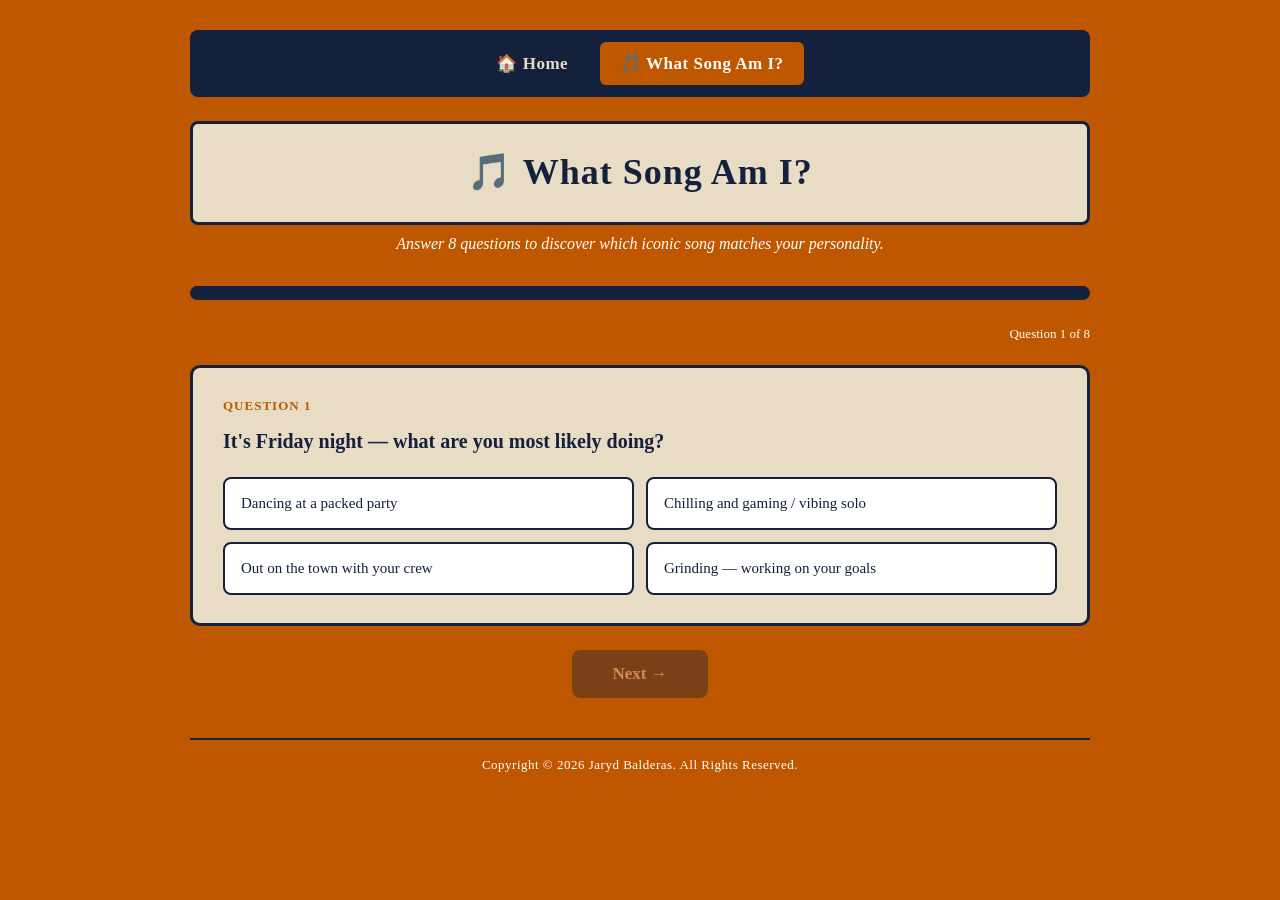
==== quiz.html @ a2c522a1 "Add files via upload" ====
<!DOCTYPE html>
<html>
<head>
  <title>What Song Am I? | Jaryd Balderas</title>
  <link rel="stylesheet" href="style.css">
</head>
<body>

  <!-- ===== NAV BAR ===== -->
  <nav class="site-nav">
    <a href="index.html" class="nav-link">🏠 Home</a>
    <a href="quiz.html" class="nav-link active">🎵 What Song Am I?</a>
  </nav>

  <h1 class="quiz-title">🎵 What Song Am I?</h1>
  <p class="quiz-subtitle">Answer 8 questions to discover which iconic song matches your personality.</p>

  <!-- Progress -->
  <div class="progress-wrap">
    <div class="progress-fill" id="progressFill"></div>
  </div>
  <p class="progress-label" id="progressLabel">Question 1 of 8</p>

  <!-- Question card (shown during quiz) -->
  <div class="question-card" id="questionCard">
    <div class="question-number" id="questionNumber">Question 1</div>
    <div class="question-text" id="questionText"></div>
    <div class="answers-grid" id="answersGrid"></div>
  </div>

  <button class="next-btn" id="nextBtn" disabled>Next →</button>

  <!-- Result card (hidden until quiz ends) -->
  <div class="result-card" id="resultCard">
    <div class="result-emoji" id="resultEmoji"></div>
    <div class="result-label">Your Song Is...</div>
    <div class="result-song" id="resultSong"></div>
    <div class="result-artist" id="resultArtist"></div>
    <div class="result-description" id="resultDescription"></div>
    <button class="retake-btn" onclick="startQuiz()">🔁 Retake Quiz</button>
  </div>

  <footer class="page-footer">
    Copyright &copy; 2026 Jaryd Balderas. All Rights Reserved.
  </footer>

  <script>
    /* ============================================================
       QUIZ DATA
       Each question has 4 answers; each answer adds points to one
       of 8 "song" buckets identified by key.

       Song keys:
         MJ   = Beat It (Michael Jackson)
         DRK  = God's Plan (Drake)
         BLY  = Blinding Lights (The Weeknd)
         JLN  = Before He Cheats (Carrie Underwood)
         BCH  = Bohemian Rhapsody (Queen)
         MRG  = Old Town Road (Lil Nas X)
         TYL  = Lose Yourself (Eminem)
         SWF  = Shake It Off (Taylor Swift)
    ============================================================ */

    const questions = [
      {
        text: "It's Friday night — what are you most likely doing?",
        answers: [
          { text: "Dancing at a packed party",        scores: { MJ: 3, SWF: 2 } },
          { text: "Chilling and gaming / vibing solo", scores: { DRK: 3, BLY: 2 } },
          { text: "Out on the town with your crew",    scores: { BCH: 2, MRG: 3 } },
          { text: "Grinding — working on your goals",  scores: { TYL: 3, JLN: 1 } },
        ]
      },
      {
        text: "What word best describes your vibe?",
        answers: [
          { text: "Unstoppable",   scores: { MJ: 3, TYL: 2 } },
          { text: "Mysterious",    scores: { BLY: 3, DRK: 2 } },
          { text: "Chill & real",  scores: { MRG: 3, DRK: 1 } },
          { text: "Free-spirited", scores: { BCH: 3, SWF: 2 } },
        ]
      },
      {
        text: "Someone disrespects you. How do you handle it?",
        answers: [
          { text: "Ignore it — you're too focused on winning", scores: { TYL: 3, DRK: 2 } },
          { text: "Clap back with style and confidence",       scores: { MJ: 3, SWF: 2 } },
          { text: "Take matters into your own hands 🔑",        scores: { JLN: 3, BCH: 1 } },
          { text: "Laugh it off — drama ain't your thing",     scores: { MRG: 3, BLY: 1 } },
        ]
      },
      {
        text: "Pick your ideal road trip soundtrack:",
        answers: [
          { text: "80s classic rock bangers",           scores: { BCH: 3, MJ: 2 } },
          { text: "Country hits with the windows down", scores: { JLN: 3, MRG: 2 } },
          { text: "Drake, The Weeknd, late-night R&B",  scores: { DRK: 2, BLY: 3 } },
          { text: "High-energy rap & hip-hop",          scores: { TYL: 3, MRG: 1 } },
        ]
      },
      {
        text: "What's your relationship with success?",
        answers: [
          { text: "I hustle for it every single day",      scores: { TYL: 3, MJ: 1 } },
          { text: "It finds me — I just stay authentic",   scores: { MRG: 3, DRK: 2 } },
          { text: "I celebrate every win, big or small",   scores: { SWF: 3, BCH: 2 } },
          { text: "I refuse to let anyone dim my light",   scores: { BLY: 3, JLN: 2 } },
        ]
      },
      {
        text: "Your friends would describe you as:",
        answers: [
          { text: "The life of the party",      scores: { MJ: 3, SWF: 2 } },
          { text: "The deep, thoughtful one",   scores: { BLY: 3, BCH: 2 } },
          { text: "The loyal, real one",         scores: { DRK: 3, JLN: 2 } },
          { text: "The wild card — unpredictable!", scores: { MRG: 3, TYL: 1 } },
        ]
      },
      {
        text: "Pick a late-night activity:",
        answers: [
          { text: "Studio session / making art",      scores: { MJ: 2, TYL: 3 } },
          { text: "Deep convos under the stars",      scores: { BLY: 3, DRK: 2 } },
          { text: "Bonfire with country music",       scores: { JLN: 3, MRG: 2 } },
          { text: "Karaoke — belting your heart out", scores: { BCH: 3, SWF: 2 } },
        ]
      },
      {
        text: "What motivates you most in life?",
        answers: [
          { text: "Proving the doubters wrong",        scores: { TYL: 3, MJ: 2 } },
          { text: "Love, loyalty, and real connections", scores: { DRK: 3, JLN: 2 } },
          { text: "Freedom and living on your terms",  scores: { MRG: 3, BCH: 2 } },
          { text: "Joy — living your best life fully", scores: { SWF: 3, BLY: 1 } },
        ]
      },
    ];

    /* ============================================================
       RESULTS
    ============================================================ */
    const results = {
      MJ: {
        emoji: "🕺",
        song: "Beat It",
        artist: "Michael Jackson",
        description: "You are pure energy and confidence. You walk into any room and own it without even trying. Like the King of Pop himself, you bring people together and turn any moment into a performance. You're a natural-born leader who refuses to back down from a challenge."
      },
      DRK: {
        emoji: "🦅",
        song: "God's Plan",
        artist: "Drake",
        description: "Loyalty is your currency. You're the person who shows up for the people you love without being asked, and you move through life with quiet confidence. You know your blessings and you don't take them for granted. Real ones gravitate toward you naturally."
      },
      BLY: {
        emoji: "🌙",
        song: "Blinding Lights",
        artist: "The Weeknd",
        description: "You're mysterious, magnetic, and deeply emotional beneath a cool exterior. You feel everything intensely but keep your cards close. You live for those late-night drives and meaningful conversations. People are drawn to your depth without always knowing why."
      },
      JLN: {
        emoji: "🤠",
        song: "Before He Cheats",
        artist: "Carrie Underwood",
        description: "You don't mess around. You've got a huge heart but cross you and you'll remind everyone exactly who they're dealing with. You're fiercely loyal, unapologetically authentic, and you know your worth — country roads or city streets, you carry yourself with conviction."
      },
      BCH: {
        emoji: "🎸",
        song: "Bohemian Rhapsody",
        artist: "Queen",
        description: "You are one of a kind — dramatic, creative, and impossible to put in a box. You've got layers: funny, deep, theatrical, genuine. You live life as if it were a performance, and honestly? We're all just lucky to be in the audience. Long live the queen (or king)."
      },
      MRG: {
        emoji: "🏇",
        song: "Old Town Road",
        artist: "Lil Nas X",
        description: "You blend worlds that nobody else thought to mix and make it look effortless. You're creative, genre-defying, and completely yourself no matter who's watching. You ride till you can't no more — and somehow that becomes the most iconic move in the room."
      },
      TYL: {
        emoji: "🔥",
        song: "Lose Yourself",
        artist: "Eminem",
        description: "This is your moment and you know it. You've worked too hard and sacrificed too much to let it slip away. You're relentless, focused, and driven by a fire that most people can't even see. When the opportunity comes, you seize it with everything you've got."
      },
      SWF: {
        emoji: "✨",
        song: "Shake It Off",
        artist: "Taylor Swift",
        description: "Nothing gets you down for long. You've faced the haters, the drama, and the setbacks — and every time you come back dancing. You've got an infectious energy that lifts everyone around you, and you've learned that the best revenge is unbothered joy."
      },
    };

    /* ============================================================
       QUIZ ENGINE
    ============================================================ */
    let currentQ = 0;
    let selectedAnswer = null;
    let scores = {};

    function startQuiz() {
      currentQ = 0;
      selectedAnswer = null;
      scores = { MJ: 0, DRK: 0, BLY: 0, JLN: 0, BCH: 0, MRG: 0, TYL: 0, SWF: 0 };

      document.getElementById("resultCard").style.display = "none";
      document.getElementById("questionCard").style.display = "block";
      document.getElementById("nextBtn").style.display = "block";
      document.getElementById("progressWrap") && (document.getElementById("progressWrap").style.display = "block");

      renderQuestion();
    }

    function renderQuestion() {
      const q = questions[currentQ];
      selectedAnswer = null;

      document.getElementById("questionNumber").textContent = "Question " + (currentQ + 1);
      document.getElementById("questionText").textContent = q.text;
      document.getElementById("nextBtn").disabled = true;

      // Progress bar
      const pct = (currentQ / questions.length) * 100;
      document.getElementById("progressFill").style.width = pct + "%";
      document.getElementById("progressLabel").textContent =
        "Question " + (currentQ + 1) + " of " + questions.length;

      // Render answers
      const grid = document.getElementById("answersGrid");
      grid.innerHTML = "";
      q.answers.forEach((ans, idx) => {
        const btn = document.createElement("button");
        btn.className = "answer-btn";
        btn.textContent = ans.text;
        btn.onclick = () => selectAnswer(idx);
        grid.appendChild(btn);
      });

      // Animate card
      const card = document.getElementById("questionCard");
      card.style.animation = "none";
      card.offsetHeight; // reflow
      card.style.animation = "fadeIn 0.35s ease";
    }

    function selectAnswer(idx) {
      selectedAnswer = idx;
      document.querySelectorAll(".answer-btn").forEach((btn, i) => {
        btn.classList.toggle("selected", i === idx);
      });
      document.getElementById("nextBtn").disabled = false;
    }

    function nextQuestion() {
      if (selectedAnswer === null) return;

      // Tally scores
      const answerScores = questions[currentQ].answers[selectedAnswer].scores;
      for (const [key, val] of Object.entries(answerScores)) {
        scores[key] = (scores[key] || 0) + val;
      }

      currentQ++;

      if (currentQ >= questions.length) {
        showResult();
      } else {
        renderQuestion();
      }
    }

    function showResult() {
      // Find highest score
      let topKey = Object.keys(scores).reduce((a, b) => scores[a] >= scores[b] ? a : b);
      const res = results[topKey];

      document.getElementById("questionCard").style.display = "none";
      document.getElementById("nextBtn").style.display = "none";
      document.getElementById("progressFill").style.width = "100%";
      document.getElementById("progressLabel").textContent = "Complete!";

      document.getElementById("resultEmoji").textContent = res.emoji;
      document.getElementById("resultSong").textContent = res.song;
      document.getElementById("resultArtist").textContent = "— " + res.artist;
      document.getElementById("resultDescription").textContent = res.description;

      document.getElementById("resultCard").style.display = "block";
    }

    // Wire up next button
    document.getElementById("nextBtn").onclick = nextQuestion;

    // Kick off
    startQuiz();
  </script>

</body>
</html>
---- style.css ----
/* ============================================================
   Jaryd Balderas' Webpage - style.css
   ============================================================
   Color palette (UT Austin inspired):
   - Burnt orange: #BF5700
   - Navy:         #14213D
   - Khaki:        #E8DCC4
   - White:        #FFFFFF
   ============================================================ */

/* ---- Page basics ---- */
body {
  background-color: #BF5700;
  color: #14213D;
  font-family: Georgia, "Times New Roman", serif;
  max-width: 900px;
  margin: 0 auto;
  padding: 30px 20px;
  line-height: 1.6;
}

/* ---- Navigation Bar ---- */
.site-nav {
  display: flex;
  gap: 12px;
  justify-content: center;
  background-color: #14213D;
  padding: 12px 20px;
  border-radius: 8px;
  margin-bottom: 24px;
}

.nav-link {
  color: #E8DCC4;
  text-decoration: none;
  font-family: Georgia, "Times New Roman", serif;
  font-size: 17px;
  font-weight: bold;
  padding: 8px 20px;
  border-radius: 6px;
  transition: background-color 0.2s, color 0.2s;
  letter-spacing: 0.5px;
}

.nav-link:hover {
  background-color: #BF5700;
  color: #FFFFFF;
}

.nav-link.active {
  background-color: #BF5700;
  color: #FFFFFF;
}

/* ---- Page title ---- */
.page-title {
  text-align: center;
  color: #14213D;
  background-color: #E8DCC4;
  font-size: 42px;
  font-weight: bold;
  padding: 20px;
  border: 3px solid #14213D;
  border-radius: 8px;
  letter-spacing: 1px;
}

/* ---- Photo row ---- */
.photo-row {
  display: flex;
  justify-content: center;
  align-items: stretch;
  gap: 8px;
  margin: 20px 0 10px 0;
}

.row-photo {
  width: 33%;
  height: 280px;
  object-fit: cover;
  border: 4px solid #14213D;
  border-radius: 6px;
  background-color: #FFFFFF;
}

/* ---- Section headings ---- */
h3 {
  color: #FFFFFF;
  font-size: 26px;
  border-bottom: 2px solid #14213D;
  padding-bottom: 6px;
  margin-top: 30px;
}

/* ---- About Me paragraph ---- */
.about-me {
  background-color: #E8DCC4;
  color: #14213D;
  padding: 20px 25px;
  border-radius: 8px;
  border-left: 6px solid #14213D;
  font-size: 17px;
}

/* ---- Captions under photos ---- */
.caption {
  text-align: center;
  color: #FFFFFF;
  font-size: 14px;
  margin-top: 0;
  padding: 0 20px;
}

/* ---- Lists ---- */
ol, ul {
  background-color: #E8DCC4;
  color: #14213D;
  padding: 18px 18px 18px 45px;
  border-radius: 8px;
  font-size: 17px;
}

li {
  margin-bottom: 8px;
}

/* ---- Links ---- */
a {
  color: #14213D;
  font-weight: bold;
  text-decoration: underline;
}

a:hover {
  color: #BF5700;
  background-color: #FFFFFF;
  padding: 1px 3px;
  border-radius: 3px;
}

/* ---- Horizontal rules ---- */
hr {
  border: none;
  border-top: 2px dashed #14213D;
  margin: 30px 0;
}

/* ---- Video grid ---- */
.video-grid {
  justify-items: center;
  text-align: center;
  background-color: #E8DCC4;
  padding: 40px;
  border-radius: 8px;
}

.video-grid iframe {
  width: 75%;
  border: 3px solid #14213D;
  border-radius: 6px;
  background-color: #14213D;
}

/* ---- Contact line ---- */
.contact-line {
  text-align: center;
  background-color: #FFFFFF;
  color: #14213D;
  padding: 15px;
  border-radius: 6px;
  font-size: 17px;
  font-weight: bold;
}

/* ---- Footer ---- */
.page-footer {
  text-align: center;
  color: #FFFFFF;
  font-size: 13px;
  margin-top: 40px;
  padding: 15px;
  border-top: 2px solid #14213D;
  letter-spacing: 0.5px;
}

/* ============================================================
   QUIZ PAGE STYLES
   ============================================================ */

.quiz-title {
  text-align: center;
  color: #14213D;
  background-color: #E8DCC4;
  font-size: 36px;
  font-weight: bold;
  padding: 20px;
  border: 3px solid #14213D;
  border-radius: 8px;
  letter-spacing: 1px;
  margin-bottom: 6px;
}

.quiz-subtitle {
  text-align: center;
  color: #FFFFFF;
  font-size: 16px;
  margin-top: 0;
  margin-bottom: 30px;
  font-style: italic;
}

/* Progress bar */
.progress-wrap {
  background-color: #14213D;
  border-radius: 20px;
  height: 14px;
  margin-bottom: 24px;
  overflow: hidden;
}

.progress-fill {
  height: 100%;
  background-color: #E8DCC4;
  border-radius: 20px;
  transition: width 0.4s ease;
  width: 0%;
}

.progress-label {
  text-align: right;
  color: #FFFFFF;
  font-size: 13px;
  margin-top: 4px;
  margin-bottom: 20px;
}

/* Question card */
.question-card {
  background-color: #E8DCC4;
  border: 3px solid #14213D;
  border-radius: 10px;
  padding: 28px 30px;
  margin-bottom: 24px;
  animation: fadeIn 0.35s ease;
}

@keyframes fadeIn {
  from { opacity: 0; transform: translateY(12px); }
  to   { opacity: 1; transform: translateY(0); }
}

.question-number {
  font-size: 13px;
  font-weight: bold;
  color: #BF5700;
  text-transform: uppercase;
  letter-spacing: 1px;
  margin-bottom: 8px;
}

.question-text {
  font-size: 20px;
  font-weight: bold;
  color: #14213D;
  margin-bottom: 20px;
}

/* Answer buttons */
.answers-grid {
  display: grid;
  grid-template-columns: 1fr 1fr;
  gap: 12px;
}

.answer-btn {
  background-color: #FFFFFF;
  color: #14213D;
  border: 2px solid #14213D;
  border-radius: 8px;
  padding: 14px 16px;
  font-family: Georgia, "Times New Roman", serif;
  font-size: 15px;
  cursor: pointer;
  text-align: left;
  transition: background-color 0.2s, color 0.2s, transform 0.1s;
  line-height: 1.4;
}

.answer-btn:hover {
  background-color: #BF5700;
  color: #FFFFFF;
  border-color: #BF5700;
  transform: translateY(-2px);
}

.answer-btn.selected {
  background-color: #14213D;
  color: #E8DCC4;
  border-color: #14213D;
}

/* Next button */
.next-btn {
  display: block;
  margin: 0 auto 30px auto;
  background-color: #14213D;
  color: #E8DCC4;
  border: none;
  border-radius: 8px;
  padding: 14px 40px;
  font-family: Georgia, "Times New Roman", serif;
  font-size: 17px;
  font-weight: bold;
  cursor: pointer;
  transition: background-color 0.2s, transform 0.1s;
}

.next-btn:hover {
  background-color: #BF5700;
  color: #FFFFFF;
  transform: translateY(-2px);
}

.next-btn:disabled {
  opacity: 0.4;
  cursor: not-allowed;
  transform: none;
}

/* Result card */
.result-card {
  background-color: #E8DCC4;
  border: 4px solid #14213D;
  border-radius: 12px;
  padding: 36px 30px;
  text-align: center;
  animation: fadeIn 0.5s ease;
  display: none;
}

.result-emoji {
  font-size: 64px;
  margin-bottom: 10px;
}

.result-label {
  font-size: 14px;
  font-weight: bold;
  color: #BF5700;
  text-transform: uppercase;
  letter-spacing: 2px;
  margin-bottom: 6px;
}

.result-song {
  font-size: 30px;
  font-weight: bold;
  color: #14213D;
  margin-bottom: 6px;
}

.result-artist {
  font-size: 20px;
  color: #BF5700;
  font-style: italic;
  margin-bottom: 16px;
}

.result-description {
  font-size: 16px;
  color: #14213D;
  line-height: 1.7;
  max-width: 600px;
  margin: 0 auto 24px auto;
}

.retake-btn {
  background-color: #14213D;
  color: #E8DCC4;
  border: none;
  border-radius: 8px;
  padding: 12px 36px;
  font-family: Georgia, "Times New Roman", serif;
  font-size: 16px;
  font-weight: bold;
  cursor: pointer;
  transition: background-color 0.2s;
}

.retake-btn:hover {
  background-color: #BF5700;
  color: #FFFFFF;
}

/* ---- Mobile ---- */
@media (max-width: 700px) {
  .page-title, .quiz-title {
    font-size: 26px;
  }

  .photo-row {
    flex-direction: column;
    align-items: center;
  }

  .row-photo {
    width: 90%;
    height: 250px;
  }

  .answers-grid {
    grid-template-columns: 1fr;
  }

  .contact-line {
    font-size: 15px;
  }

  .site-nav {
    flex-direction: column;
    align-items: center;
  }
}
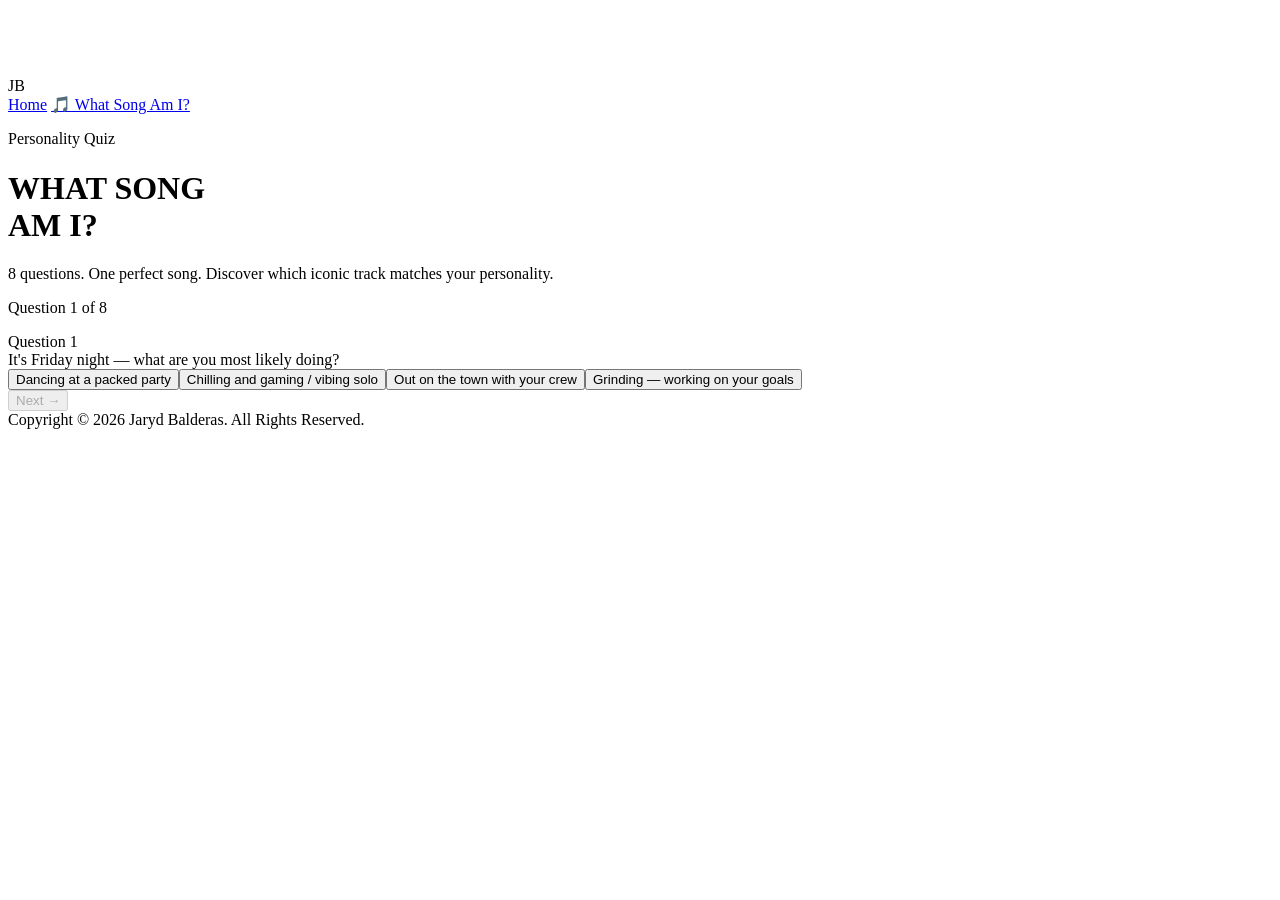
==== commit 4a1c7032: "Rename quiz (2).html to quiz.html" ====
--- a/quiz.html
+++ b/quiz.html
@@ -1,297 +1,232 @@
 <!DOCTYPE html>
-<html>
+<html lang="en">
 <head>
+  <meta charset="UTF-8" />
+  <meta name="viewport" content="width=device-width, initial-scale=1.0"/>
   <title>What Song Am I? | Jaryd Balderas</title>
+  <link rel="preconnect" href="https://fonts.googleapis.com">
+  <link rel="preconnect" href="https://fonts.gstatic.com" crossorigin>
+  <link href="https://fonts.googleapis.com/css2?family=Bebas+Neue&family=Playfair+Display:ital,wght@0,400;0,700;1,400&family=DM+Sans:wght@300;400;500&display=swap" rel="stylesheet">
   <link rel="stylesheet" href="style.css">
 </head>
 <body>
 
-  <!-- ===== NAV BAR ===== -->
-  <nav class="site-nav">
-    <a href="index.html" class="nav-link">🏠 Home</a>
-    <a href="quiz.html" class="nav-link active">🎵 What Song Am I?</a>
+  <div class="particles" id="particles"></div>
+
+  <!-- STICKY NAV -->
+  <nav class="site-nav" id="siteNav">
+    <div class="nav-inner">
+      <span class="nav-logo">JB</span>
+      <div class="nav-links">
+        <a href="index.html" class="nav-link">Home</a>
+        <a href="quiz.html" class="nav-link quiz-link active">🎵 What Song Am I?</a>
+      </div>
+    </div>
   </nav>
 
-  <h1 class="quiz-title">🎵 What Song Am I?</h1>
-  <p class="quiz-subtitle">Answer 8 questions to discover which iconic song matches your personality.</p>
-
-  <!-- Progress -->
-  <div class="progress-wrap">
-    <div class="progress-fill" id="progressFill"></div>
+  <!-- QUIZ HERO -->
+  <div class="quiz-hero">
+    <div class="quiz-hero-bg"></div>
+    <p class="quiz-eyebrow">Personality Quiz</p>
+    <h1 class="quiz-main-title">WHAT SONG<br><span>AM I?</span></h1>
+    <p class="quiz-subtitle">8 questions. One perfect song. Discover which iconic track matches your personality.</p>
   </div>
-  <p class="progress-label" id="progressLabel">Question 1 of 8</p>
-
-  <!-- Question card (shown during quiz) -->
-  <div class="question-card" id="questionCard">
-    <div class="question-number" id="questionNumber">Question 1</div>
-    <div class="question-text" id="questionText"></div>
-    <div class="answers-grid" id="answersGrid"></div>
+
+  <!-- QUIZ BODY -->
+  <div class="quiz-wrap">
+
+    <div class="progress-wrap">
+      <div class="progress-fill" id="progressFill"></div>
+    </div>
+    <p class="progress-label" id="progressLabel">Question 1 of 8</p>
+
+    <div class="question-card" id="questionCard">
+      <div class="question-number" id="questionNumber">Question 1</div>
+      <div class="question-text" id="questionText"></div>
+      <div class="answers-grid" id="answersGrid"></div>
+    </div>
+
+    <button class="next-btn" id="nextBtn" disabled>Next →</button>
+
+    <div class="result-card" id="resultCard">
+      <div class="result-emoji" id="resultEmoji"></div>
+      <div class="result-label">Your Song Is...</div>
+      <div class="result-song" id="resultSong"></div>
+      <div class="result-artist" id="resultArtist"></div>
+      <div class="result-description" id="resultDescription"></div>
+      <button class="retake-btn" onclick="startQuiz()">🔁 Retake Quiz</button>
+    </div>
+
   </div>
 
-  <button class="next-btn" id="nextBtn" disabled>Next →</button>
-
-  <!-- Result card (hidden until quiz ends) -->
-  <div class="result-card" id="resultCard">
-    <div class="result-emoji" id="resultEmoji"></div>
-    <div class="result-label">Your Song Is...</div>
-    <div class="result-song" id="resultSong"></div>
-    <div class="result-artist" id="resultArtist"></div>
-    <div class="result-description" id="resultDescription"></div>
-    <button class="retake-btn" onclick="startQuiz()">🔁 Retake Quiz</button>
-  </div>
-
   <footer class="page-footer">
-    Copyright &copy; 2026 Jaryd Balderas. All Rights Reserved.
+    <span>Copyright &copy; 2026 Jaryd Balderas. All Rights Reserved.</span>
   </footer>
 
+  <script src="main.js"></script>
   <script>
     /* ============================================================
        QUIZ DATA
-       Each question has 4 answers; each answer adds points to one
-       of 8 "song" buckets identified by key.
-
-       Song keys:
-         MJ   = Beat It (Michael Jackson)
-         DRK  = God's Plan (Drake)
-         BLY  = Blinding Lights (The Weeknd)
-         JLN  = Before He Cheats (Carrie Underwood)
-         BCH  = Bohemian Rhapsody (Queen)
-         MRG  = Old Town Road (Lil Nas X)
-         TYL  = Lose Yourself (Eminem)
-         SWF  = Shake It Off (Taylor Swift)
+       Song keys: MJ, DRK, BLY, JLN, BCH, MRG, TYL, SWF
     ============================================================ */
-
     const questions = [
       {
         text: "It's Friday night — what are you most likely doing?",
         answers: [
-          { text: "Dancing at a packed party",        scores: { MJ: 3, SWF: 2 } },
-          { text: "Chilling and gaming / vibing solo", scores: { DRK: 3, BLY: 2 } },
-          { text: "Out on the town with your crew",    scores: { BCH: 2, MRG: 3 } },
-          { text: "Grinding — working on your goals",  scores: { TYL: 3, JLN: 1 } },
+          { text: "Dancing at a packed party",         scores: { MJ: 3, SWF: 2 } },
+          { text: "Chilling and gaming / vibing solo",  scores: { DRK: 3, BLY: 2 } },
+          { text: "Out on the town with your crew",     scores: { BCH: 2, MRG: 3 } },
+          { text: "Grinding — working on your goals",   scores: { TYL: 3, JLN: 1 } },
         ]
       },
       {
         text: "What word best describes your vibe?",
         answers: [
-          { text: "Unstoppable",   scores: { MJ: 3, TYL: 2 } },
-          { text: "Mysterious",    scores: { BLY: 3, DRK: 2 } },
-          { text: "Chill & real",  scores: { MRG: 3, DRK: 1 } },
-          { text: "Free-spirited", scores: { BCH: 3, SWF: 2 } },
+          { text: "Unstoppable",    scores: { MJ: 3, TYL: 2 } },
+          { text: "Mysterious",     scores: { BLY: 3, DRK: 2 } },
+          { text: "Chill & real",   scores: { MRG: 3, DRK: 1 } },
+          { text: "Free-spirited",  scores: { BCH: 3, SWF: 2 } },
         ]
       },
       {
         text: "Someone disrespects you. How do you handle it?",
         answers: [
-          { text: "Ignore it — you're too focused on winning", scores: { TYL: 3, DRK: 2 } },
-          { text: "Clap back with style and confidence",       scores: { MJ: 3, SWF: 2 } },
-          { text: "Take matters into your own hands 🔑",        scores: { JLN: 3, BCH: 1 } },
-          { text: "Laugh it off — drama ain't your thing",     scores: { MRG: 3, BLY: 1 } },
+          { text: "Ignore it — you're too focused on winning",   scores: { TYL: 3, DRK: 2 } },
+          { text: "Clap back with style and confidence",         scores: { MJ: 3, SWF: 2 } },
+          { text: "Take matters into your own hands 🔑",          scores: { JLN: 3, BCH: 1 } },
+          { text: "Laugh it off — drama ain't your thing",       scores: { MRG: 3, BLY: 1 } },
         ]
       },
       {
         text: "Pick your ideal road trip soundtrack:",
         answers: [
-          { text: "80s classic rock bangers",           scores: { BCH: 3, MJ: 2 } },
-          { text: "Country hits with the windows down", scores: { JLN: 3, MRG: 2 } },
-          { text: "Drake, The Weeknd, late-night R&B",  scores: { DRK: 2, BLY: 3 } },
-          { text: "High-energy rap & hip-hop",          scores: { TYL: 3, MRG: 1 } },
+          { text: "80s classic rock bangers",            scores: { BCH: 3, MJ: 2 } },
+          { text: "Country hits with the windows down",  scores: { JLN: 3, MRG: 2 } },
+          { text: "Drake, The Weeknd, late-night R&B",   scores: { DRK: 2, BLY: 3 } },
+          { text: "High-energy rap & hip-hop",           scores: { TYL: 3, MRG: 1 } },
         ]
       },
       {
         text: "What's your relationship with success?",
         answers: [
-          { text: "I hustle for it every single day",      scores: { TYL: 3, MJ: 1 } },
-          { text: "It finds me — I just stay authentic",   scores: { MRG: 3, DRK: 2 } },
-          { text: "I celebrate every win, big or small",   scores: { SWF: 3, BCH: 2 } },
-          { text: "I refuse to let anyone dim my light",   scores: { BLY: 3, JLN: 2 } },
+          { text: "I hustle for it every single day",       scores: { TYL: 3, MJ: 1 } },
+          { text: "It finds me — I just stay authentic",    scores: { MRG: 3, DRK: 2 } },
+          { text: "I celebrate every win, big or small",    scores: { SWF: 3, BCH: 2 } },
+          { text: "I refuse to let anyone dim my light",    scores: { BLY: 3, JLN: 2 } },
         ]
       },
       {
         text: "Your friends would describe you as:",
         answers: [
-          { text: "The life of the party",      scores: { MJ: 3, SWF: 2 } },
-          { text: "The deep, thoughtful one",   scores: { BLY: 3, BCH: 2 } },
-          { text: "The loyal, real one",         scores: { DRK: 3, JLN: 2 } },
-          { text: "The wild card — unpredictable!", scores: { MRG: 3, TYL: 1 } },
+          { text: "The life of the party",          scores: { MJ: 3, SWF: 2 } },
+          { text: "The deep, thoughtful one",        scores: { BLY: 3, BCH: 2 } },
+          { text: "The loyal, real one",             scores: { DRK: 3, JLN: 2 } },
+          { text: "The wild card — unpredictable!",  scores: { MRG: 3, TYL: 1 } },
         ]
       },
       {
         text: "Pick a late-night activity:",
         answers: [
-          { text: "Studio session / making art",      scores: { MJ: 2, TYL: 3 } },
-          { text: "Deep convos under the stars",      scores: { BLY: 3, DRK: 2 } },
-          { text: "Bonfire with country music",       scores: { JLN: 3, MRG: 2 } },
-          { text: "Karaoke — belting your heart out", scores: { BCH: 3, SWF: 2 } },
+          { text: "Studio session / making art",       scores: { MJ: 2, TYL: 3 } },
+          { text: "Deep convos under the stars",       scores: { BLY: 3, DRK: 2 } },
+          { text: "Bonfire with country music",        scores: { JLN: 3, MRG: 2 } },
+          { text: "Karaoke — belting your heart out",  scores: { BCH: 3, SWF: 2 } },
         ]
       },
       {
         text: "What motivates you most in life?",
         answers: [
-          { text: "Proving the doubters wrong",        scores: { TYL: 3, MJ: 2 } },
+          { text: "Proving the doubters wrong",          scores: { TYL: 3, MJ: 2 } },
           { text: "Love, loyalty, and real connections", scores: { DRK: 3, JLN: 2 } },
-          { text: "Freedom and living on your terms",  scores: { MRG: 3, BCH: 2 } },
-          { text: "Joy — living your best life fully", scores: { SWF: 3, BLY: 1 } },
+          { text: "Freedom and living on your terms",    scores: { MRG: 3, BCH: 2 } },
+          { text: "Joy — living your best life fully",   scores: { SWF: 3, BLY: 1 } },
         ]
       },
     ];
 
-    /* ============================================================
-       RESULTS
-    ============================================================ */
     const results = {
-      MJ: {
-        emoji: "🕺",
-        song: "Beat It",
-        artist: "Michael Jackson",
-        description: "You are pure energy and confidence. You walk into any room and own it without even trying. Like the King of Pop himself, you bring people together and turn any moment into a performance. You're a natural-born leader who refuses to back down from a challenge."
-      },
-      DRK: {
-        emoji: "🦅",
-        song: "God's Plan",
-        artist: "Drake",
-        description: "Loyalty is your currency. You're the person who shows up for the people you love without being asked, and you move through life with quiet confidence. You know your blessings and you don't take them for granted. Real ones gravitate toward you naturally."
-      },
-      BLY: {
-        emoji: "🌙",
-        song: "Blinding Lights",
-        artist: "The Weeknd",
-        description: "You're mysterious, magnetic, and deeply emotional beneath a cool exterior. You feel everything intensely but keep your cards close. You live for those late-night drives and meaningful conversations. People are drawn to your depth without always knowing why."
-      },
-      JLN: {
-        emoji: "🤠",
-        song: "Before He Cheats",
-        artist: "Carrie Underwood",
-        description: "You don't mess around. You've got a huge heart but cross you and you'll remind everyone exactly who they're dealing with. You're fiercely loyal, unapologetically authentic, and you know your worth — country roads or city streets, you carry yourself with conviction."
-      },
-      BCH: {
-        emoji: "🎸",
-        song: "Bohemian Rhapsody",
-        artist: "Queen",
-        description: "You are one of a kind — dramatic, creative, and impossible to put in a box. You've got layers: funny, deep, theatrical, genuine. You live life as if it were a performance, and honestly? We're all just lucky to be in the audience. Long live the queen (or king)."
-      },
-      MRG: {
-        emoji: "🏇",
-        song: "Old Town Road",
-        artist: "Lil Nas X",
-        description: "You blend worlds that nobody else thought to mix and make it look effortless. You're creative, genre-defying, and completely yourself no matter who's watching. You ride till you can't no more — and somehow that becomes the most iconic move in the room."
-      },
-      TYL: {
-        emoji: "🔥",
-        song: "Lose Yourself",
-        artist: "Eminem",
-        description: "This is your moment and you know it. You've worked too hard and sacrificed too much to let it slip away. You're relentless, focused, and driven by a fire that most people can't even see. When the opportunity comes, you seize it with everything you've got."
-      },
-      SWF: {
-        emoji: "✨",
-        song: "Shake It Off",
-        artist: "Taylor Swift",
-        description: "Nothing gets you down for long. You've faced the haters, the drama, and the setbacks — and every time you come back dancing. You've got an infectious energy that lifts everyone around you, and you've learned that the best revenge is unbothered joy."
-      },
+      MJ:  { emoji: "🕺", song: "BEAT IT",             artist: "Michael Jackson",  description: "You are pure energy and confidence. You walk into any room and own it without even trying. Like the King of Pop himself, you bring people together and turn any moment into a performance. You're a natural-born leader who refuses to back down from a challenge." },
+      DRK: { emoji: "🦅", song: "GOD'S PLAN",          artist: "Drake",            description: "Loyalty is your currency. You're the person who shows up for the people you love without being asked, and you move through life with quiet confidence. You know your blessings and you don't take them for granted. Real ones gravitate toward you naturally." },
+      BLY: { emoji: "🌙", song: "BLINDING LIGHTS",     artist: "The Weeknd",       description: "You're mysterious, magnetic, and deeply emotional beneath a cool exterior. You feel everything intensely but keep your cards close. You live for those late-night drives and meaningful conversations. People are drawn to your depth without always knowing why." },
+      JLN: { emoji: "🤠", song: "BEFORE HE CHEATS",    artist: "Carrie Underwood", description: "You don't mess around. You've got a huge heart but cross you and you'll remind everyone exactly who they're dealing with. You're fiercely loyal, unapologetically authentic, and you know your worth — country roads or city streets, you carry yourself with conviction." },
+      BCH: { emoji: "🎸", song: "BOHEMIAN RHAPSODY",   artist: "Queen",            description: "You are one of a kind — dramatic, creative, and impossible to put in a box. You've got layers: funny, deep, theatrical, genuine. You live life as if it were a performance, and honestly? We're all just lucky to be in the audience." },
+      MRG: { emoji: "🏇", song: "OLD TOWN ROAD",       artist: "Lil Nas X",        description: "You blend worlds that nobody else thought to mix and make it look effortless. You're creative, genre-defying, and completely yourself no matter who's watching. You ride till you can't no more — and somehow that becomes the most iconic move in the room." },
+      TYL: { emoji: "🔥", song: "LOSE YOURSELF",       artist: "Eminem",           description: "This is your moment and you know it. You've worked too hard and sacrificed too much to let it slip away. You're relentless, focused, and driven by a fire that most people can't even see. When the opportunity comes, you seize it with everything you've got." },
+      SWF: { emoji: "✨", song: "SHAKE IT OFF",         artist: "Taylor Swift",     description: "Nothing gets you down for long. You've faced the haters, the drama, and the setbacks — and every time you come back dancing. You've got an infectious energy that lifts everyone around you, and you've learned that the best revenge is unbothered joy." },
     };
 
-    /* ============================================================
-       QUIZ ENGINE
-    ============================================================ */
-    let currentQ = 0;
-    let selectedAnswer = null;
-    let scores = {};
+    let currentQ = 0, selectedAnswer = null, scores = {};
 
     function startQuiz() {
-      currentQ = 0;
-      selectedAnswer = null;
-      scores = { MJ: 0, DRK: 0, BLY: 0, JLN: 0, BCH: 0, MRG: 0, TYL: 0, SWF: 0 };
-
-      document.getElementById("resultCard").style.display = "none";
-      document.getElementById("questionCard").style.display = "block";
-      document.getElementById("nextBtn").style.display = "block";
-      document.getElementById("progressWrap") && (document.getElementById("progressWrap").style.display = "block");
-
+      currentQ = 0; selectedAnswer = null;
+      scores = { MJ:0, DRK:0, BLY:0, JLN:0, BCH:0, MRG:0, TYL:0, SWF:0 };
+      document.getElementById('resultCard').style.display = 'none';
+      document.getElementById('questionCard').style.display = 'block';
+      document.getElementById('nextBtn').style.display = 'block';
       renderQuestion();
     }
 
     function renderQuestion() {
       const q = questions[currentQ];
       selectedAnswer = null;
-
-      document.getElementById("questionNumber").textContent = "Question " + (currentQ + 1);
-      document.getElementById("questionText").textContent = q.text;
-      document.getElementById("nextBtn").disabled = true;
-
-      // Progress bar
+      document.getElementById('questionNumber').textContent = 'Question ' + (currentQ + 1);
+      document.getElementById('questionText').textContent = q.text;
+      document.getElementById('nextBtn').disabled = true;
+
       const pct = (currentQ / questions.length) * 100;
-      document.getElementById("progressFill").style.width = pct + "%";
-      document.getElementById("progressLabel").textContent =
-        "Question " + (currentQ + 1) + " of " + questions.length;
-
-      // Render answers
-      const grid = document.getElementById("answersGrid");
-      grid.innerHTML = "";
+      document.getElementById('progressFill').style.width = pct + '%';
+      document.getElementById('progressLabel').textContent =
+        'Question ' + (currentQ + 1) + ' of ' + questions.length;
+
+      const grid = document.getElementById('answersGrid');
+      grid.innerHTML = '';
       q.answers.forEach((ans, idx) => {
-        const btn = document.createElement("button");
-        btn.className = "answer-btn";
+        const btn = document.createElement('button');
+        btn.className = 'answer-btn';
         btn.textContent = ans.text;
         btn.onclick = () => selectAnswer(idx);
         grid.appendChild(btn);
       });
 
-      // Animate card
-      const card = document.getElementById("questionCard");
-      card.style.animation = "none";
-      card.offsetHeight; // reflow
-      card.style.animation = "fadeIn 0.35s ease";
+      const card = document.getElementById('questionCard');
+      card.style.animation = 'none';
+      card.offsetHeight;
+      card.style.animation = 'fadeUp 0.4s ease both';
     }
 
     function selectAnswer(idx) {
       selectedAnswer = idx;
-      document.querySelectorAll(".answer-btn").forEach((btn, i) => {
-        btn.classList.toggle("selected", i === idx);
-      });
-      document.getElementById("nextBtn").disabled = false;
+      document.querySelectorAll('.answer-btn').forEach((b, i) =>
+        b.classList.toggle('selected', i === idx));
+      document.getElementById('nextBtn').disabled = false;
     }
 
     function nextQuestion() {
       if (selectedAnswer === null) return;
-
-      // Tally scores
-      const answerScores = questions[currentQ].answers[selectedAnswer].scores;
-      for (const [key, val] of Object.entries(answerScores)) {
-        scores[key] = (scores[key] || 0) + val;
-      }
-
+      const s = questions[currentQ].answers[selectedAnswer].scores;
+      for (const [k, v] of Object.entries(s)) scores[k] += v;
       currentQ++;
-
-      if (currentQ >= questions.length) {
-        showResult();
-      } else {
-        renderQuestion();
-      }
+      if (currentQ >= questions.length) showResult();
+      else renderQuestion();
     }
 
     function showResult() {
-      // Find highest score
-      let topKey = Object.keys(scores).reduce((a, b) => scores[a] >= scores[b] ? a : b);
-      const res = results[topKey];
-
-      document.getElementById("questionCard").style.display = "none";
-      document.getElementById("nextBtn").style.display = "none";
-      document.getElementById("progressFill").style.width = "100%";
-      document.getElementById("progressLabel").textContent = "Complete!";
-
-      document.getElementById("resultEmoji").textContent = res.emoji;
-      document.getElementById("resultSong").textContent = res.song;
-      document.getElementById("resultArtist").textContent = "— " + res.artist;
-      document.getElementById("resultDescription").textContent = res.description;
-
-      document.getElementById("resultCard").style.display = "block";
-    }
-
-    // Wire up next button
-    document.getElementById("nextBtn").onclick = nextQuestion;
-
-    // Kick off
+      const topKey = Object.keys(scores).reduce((a, b) => scores[a] >= scores[b] ? a : b);
+      const r = results[topKey];
+      document.getElementById('questionCard').style.display = 'none';
+      document.getElementById('nextBtn').style.display = 'none';
+      document.getElementById('progressFill').style.width = '100%';
+      document.getElementById('progressLabel').textContent = 'Complete!';
+      document.getElementById('resultEmoji').textContent = r.emoji;
+      document.getElementById('resultSong').textContent = r.song;
+      document.getElementById('resultArtist').textContent = '— ' + r.artist;
+      document.getElementById('resultDescription').textContent = r.description;
+      document.getElementById('resultCard').style.display = 'block';
+      document.getElementById('resultCard').scrollIntoView({ behavior: 'smooth', block: 'center' });
+    }
+
+    document.getElementById('nextBtn').onclick = nextQuestion;
     startQuiz();
   </script>
-
 </body>
 </html>
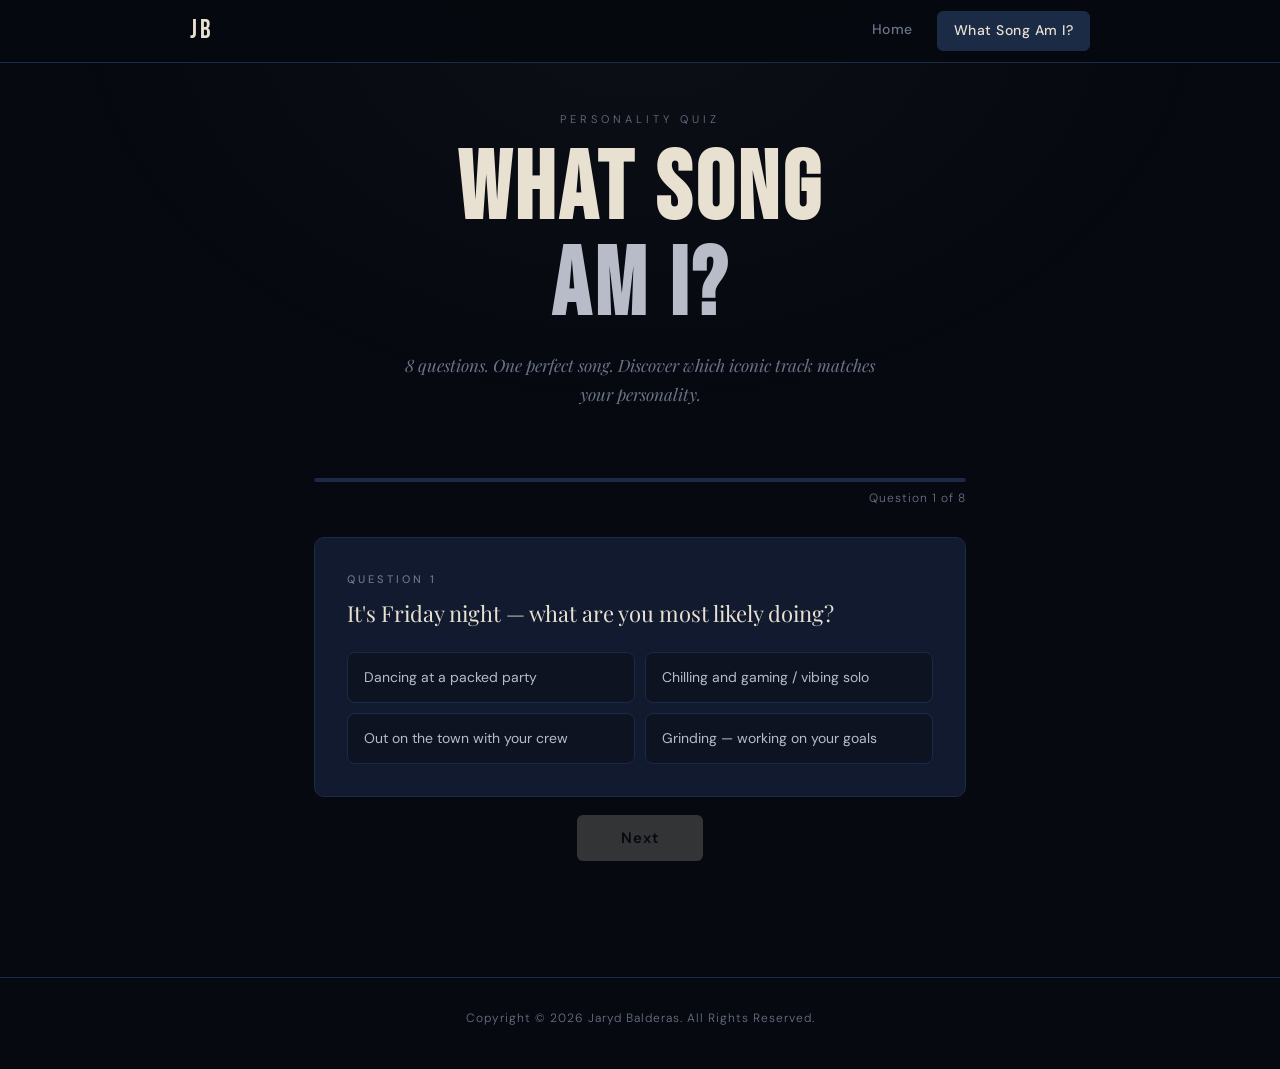
==== commit 131ed238: "Add files via upload" ====
--- a/quiz.html
+++ b/quiz.html
@@ -19,7 +19,7 @@
       <span class="nav-logo">JB</span>
       <div class="nav-links">
         <a href="index.html" class="nav-link">Home</a>
-        <a href="quiz.html" class="nav-link quiz-link active">🎵 What Song Am I?</a>
+        <a href="quiz.html" class="nav-link quiz-link active">What Song Am I?</a>
       </div>
     </div>
   </nav>
@@ -46,15 +46,14 @@
       <div class="answers-grid" id="answersGrid"></div>
     </div>
 
-    <button class="next-btn" id="nextBtn" disabled>Next →</button>
+    <button class="next-btn" id="nextBtn" disabled>Next</button>
 
     <div class="result-card" id="resultCard">
-      <div class="result-emoji" id="resultEmoji"></div>
       <div class="result-label">Your Song Is...</div>
       <div class="result-song" id="resultSong"></div>
       <div class="result-artist" id="resultArtist"></div>
       <div class="result-description" id="resultDescription"></div>
-      <button class="retake-btn" onclick="startQuiz()">🔁 Retake Quiz</button>
+      <button class="retake-btn" onclick="startQuiz()">Retake Quiz</button>
     </div>
 
   </div>
@@ -65,15 +64,11 @@
 
   <script src="main.js"></script>
   <script>
-    /* ============================================================
-       QUIZ DATA
-       Song keys: MJ, DRK, BLY, JLN, BCH, MRG, TYL, SWF
-    ============================================================ */
     const questions = [
       {
         text: "It's Friday night — what are you most likely doing?",
         answers: [
-          { text: "Dancing at a packed party",         scores: { MJ: 3, SWF: 2 } },
+          { text: "Dancing at a packed party",          scores: { MJ: 3, SWF: 2 } },
           { text: "Chilling and gaming / vibing solo",  scores: { DRK: 3, BLY: 2 } },
           { text: "Out on the town with your crew",     scores: { BCH: 2, MRG: 3 } },
           { text: "Grinding — working on your goals",   scores: { TYL: 3, JLN: 1 } },
@@ -91,43 +86,43 @@
       {
         text: "Someone disrespects you. How do you handle it?",
         answers: [
-          { text: "Ignore it — you're too focused on winning",   scores: { TYL: 3, DRK: 2 } },
-          { text: "Clap back with style and confidence",         scores: { MJ: 3, SWF: 2 } },
-          { text: "Take matters into your own hands 🔑",          scores: { JLN: 3, BCH: 1 } },
-          { text: "Laugh it off — drama ain't your thing",       scores: { MRG: 3, BLY: 1 } },
+          { text: "Ignore it — you're too focused on winning", scores: { TYL: 3, DRK: 2 } },
+          { text: "Clap back with style and confidence",       scores: { MJ: 3, SWF: 2 } },
+          { text: "Take matters into your own hands",          scores: { JLN: 3, BCH: 1 } },
+          { text: "Laugh it off — drama ain't your thing",     scores: { MRG: 3, BLY: 1 } },
         ]
       },
       {
         text: "Pick your ideal road trip soundtrack:",
         answers: [
-          { text: "80s classic rock bangers",            scores: { BCH: 3, MJ: 2 } },
-          { text: "Country hits with the windows down",  scores: { JLN: 3, MRG: 2 } },
-          { text: "Drake, The Weeknd, late-night R&B",   scores: { DRK: 2, BLY: 3 } },
-          { text: "High-energy rap & hip-hop",           scores: { TYL: 3, MRG: 1 } },
+          { text: "80s classic rock bangers",           scores: { BCH: 3, MJ: 2 } },
+          { text: "Country hits with the windows down", scores: { JLN: 3, MRG: 2 } },
+          { text: "Drake, The Weeknd, late-night R&B",  scores: { DRK: 2, BLY: 3 } },
+          { text: "High-energy rap and hip-hop",        scores: { TYL: 3, MRG: 1 } },
         ]
       },
       {
         text: "What's your relationship with success?",
         answers: [
-          { text: "I hustle for it every single day",       scores: { TYL: 3, MJ: 1 } },
-          { text: "It finds me — I just stay authentic",    scores: { MRG: 3, DRK: 2 } },
-          { text: "I celebrate every win, big or small",    scores: { SWF: 3, BCH: 2 } },
-          { text: "I refuse to let anyone dim my light",    scores: { BLY: 3, JLN: 2 } },
+          { text: "I hustle for it every single day",     scores: { TYL: 3, MJ: 1 } },
+          { text: "It finds me — I just stay authentic",  scores: { MRG: 3, DRK: 2 } },
+          { text: "I celebrate every win, big or small",  scores: { SWF: 3, BCH: 2 } },
+          { text: "I refuse to let anyone dim my light",  scores: { BLY: 3, JLN: 2 } },
         ]
       },
       {
         text: "Your friends would describe you as:",
         answers: [
-          { text: "The life of the party",          scores: { MJ: 3, SWF: 2 } },
-          { text: "The deep, thoughtful one",        scores: { BLY: 3, BCH: 2 } },
-          { text: "The loyal, real one",             scores: { DRK: 3, JLN: 2 } },
-          { text: "The wild card — unpredictable!",  scores: { MRG: 3, TYL: 1 } },
+          { text: "The life of the party",            scores: { MJ: 3, SWF: 2 } },
+          { text: "The deep, thoughtful one",          scores: { BLY: 3, BCH: 2 } },
+          { text: "The loyal, real one",               scores: { DRK: 3, JLN: 2 } },
+          { text: "The wild card — unpredictable!",    scores: { MRG: 3, TYL: 1 } },
         ]
       },
       {
         text: "Pick a late-night activity:",
         answers: [
-          { text: "Studio session / making art",       scores: { MJ: 2, TYL: 3 } },
+          { text: "Studio session or making art",      scores: { MJ: 2, TYL: 3 } },
           { text: "Deep convos under the stars",       scores: { BLY: 3, DRK: 2 } },
           { text: "Bonfire with country music",        scores: { JLN: 3, MRG: 2 } },
           { text: "Karaoke — belting your heart out",  scores: { BCH: 3, SWF: 2 } },
@@ -136,23 +131,23 @@
       {
         text: "What motivates you most in life?",
         answers: [
-          { text: "Proving the doubters wrong",          scores: { TYL: 3, MJ: 2 } },
-          { text: "Love, loyalty, and real connections", scores: { DRK: 3, JLN: 2 } },
-          { text: "Freedom and living on your terms",    scores: { MRG: 3, BCH: 2 } },
-          { text: "Joy — living your best life fully",   scores: { SWF: 3, BLY: 1 } },
+          { text: "Proving the doubters wrong",           scores: { TYL: 3, MJ: 2 } },
+          { text: "Love, loyalty, and real connections",  scores: { DRK: 3, JLN: 2 } },
+          { text: "Freedom and living on your terms",     scores: { MRG: 3, BCH: 2 } },
+          { text: "Joy — living your best life fully",    scores: { SWF: 3, BLY: 1 } },
         ]
       },
     ];
 
     const results = {
-      MJ:  { emoji: "🕺", song: "BEAT IT",             artist: "Michael Jackson",  description: "You are pure energy and confidence. You walk into any room and own it without even trying. Like the King of Pop himself, you bring people together and turn any moment into a performance. You're a natural-born leader who refuses to back down from a challenge." },
-      DRK: { emoji: "🦅", song: "GOD'S PLAN",          artist: "Drake",            description: "Loyalty is your currency. You're the person who shows up for the people you love without being asked, and you move through life with quiet confidence. You know your blessings and you don't take them for granted. Real ones gravitate toward you naturally." },
-      BLY: { emoji: "🌙", song: "BLINDING LIGHTS",     artist: "The Weeknd",       description: "You're mysterious, magnetic, and deeply emotional beneath a cool exterior. You feel everything intensely but keep your cards close. You live for those late-night drives and meaningful conversations. People are drawn to your depth without always knowing why." },
-      JLN: { emoji: "🤠", song: "BEFORE HE CHEATS",    artist: "Carrie Underwood", description: "You don't mess around. You've got a huge heart but cross you and you'll remind everyone exactly who they're dealing with. You're fiercely loyal, unapologetically authentic, and you know your worth — country roads or city streets, you carry yourself with conviction." },
-      BCH: { emoji: "🎸", song: "BOHEMIAN RHAPSODY",   artist: "Queen",            description: "You are one of a kind — dramatic, creative, and impossible to put in a box. You've got layers: funny, deep, theatrical, genuine. You live life as if it were a performance, and honestly? We're all just lucky to be in the audience." },
-      MRG: { emoji: "🏇", song: "OLD TOWN ROAD",       artist: "Lil Nas X",        description: "You blend worlds that nobody else thought to mix and make it look effortless. You're creative, genre-defying, and completely yourself no matter who's watching. You ride till you can't no more — and somehow that becomes the most iconic move in the room." },
-      TYL: { emoji: "🔥", song: "LOSE YOURSELF",       artist: "Eminem",           description: "This is your moment and you know it. You've worked too hard and sacrificed too much to let it slip away. You're relentless, focused, and driven by a fire that most people can't even see. When the opportunity comes, you seize it with everything you've got." },
-      SWF: { emoji: "✨", song: "SHAKE IT OFF",         artist: "Taylor Swift",     description: "Nothing gets you down for long. You've faced the haters, the drama, and the setbacks — and every time you come back dancing. You've got an infectious energy that lifts everyone around you, and you've learned that the best revenge is unbothered joy." },
+      MJ:  { song: "Beat It",            artist: "Michael Jackson",  description: "You are pure energy and confidence. You walk into any room and own it without even trying. Like the King of Pop himself, you bring people together and turn any moment into a performance. You're a natural-born leader who refuses to back down from a challenge." },
+      DRK: { song: "God's Plan",         artist: "Drake",            description: "Loyalty is your currency. You're the person who shows up for the people you love without being asked, and you move through life with quiet confidence. You know your blessings and you don't take them for granted. Real ones gravitate toward you naturally." },
+      BLY: { song: "Blinding Lights",    artist: "The Weeknd",       description: "You're mysterious, magnetic, and deeply emotional beneath a cool exterior. You feel everything intensely but keep your cards close. You live for those late-night drives and meaningful conversations. People are drawn to your depth without always knowing why." },
+      JLN: { song: "Before He Cheats",   artist: "Carrie Underwood", description: "You don't mess around. You've got a huge heart but cross you and you'll remind everyone exactly who they're dealing with. You're fiercely loyal, unapologetically authentic, and you know your worth — country roads or city streets, you carry yourself with conviction." },
+      BCH: { song: "Bohemian Rhapsody",  artist: "Queen",            description: "You are one of a kind — dramatic, creative, and impossible to put in a box. You've got layers: funny, deep, theatrical, genuine. You live life as if it were a performance, and honestly? We're all just lucky to be in the audience." },
+      MRG: { song: "Old Town Road",      artist: "Lil Nas X",        description: "You blend worlds that nobody else thought to mix and make it look effortless. You're creative, genre-defying, and completely yourself no matter who's watching. You ride till you can't no more — and somehow that becomes the most iconic move in the room." },
+      TYL: { song: "Lose Yourself",      artist: "Eminem",           description: "This is your moment and you know it. You've worked too hard and sacrificed too much to let it slip away. You're relentless, focused, and driven by a fire that most people can't even see. When the opportunity comes, you seize it with everything you've got." },
+      SWF: { song: "Shake It Off",       artist: "Taylor Swift",     description: "Nothing gets you down for long. You've faced the haters, the drama, and the setbacks — and every time you come back dancing. You've got an infectious energy that lifts everyone around you, and you've learned that the best revenge is unbothered joy." },
     };
 
     let currentQ = 0, selectedAnswer = null, scores = {};
@@ -217,7 +212,6 @@
       document.getElementById('nextBtn').style.display = 'none';
       document.getElementById('progressFill').style.width = '100%';
       document.getElementById('progressLabel').textContent = 'Complete!';
-      document.getElementById('resultEmoji').textContent = r.emoji;
       document.getElementById('resultSong').textContent = r.song;
       document.getElementById('resultArtist').textContent = '— ' + r.artist;
       document.getElementById('resultDescription').textContent = r.description;
--- a/style.css
+++ b/style.css
@@ -0,0 +1,629 @@
+/* ============================================================
+   Jaryd Balderas – Navy Night Mode
+   --bg:         #06090f   near-black navy
+   --bg-surface: #0d1321   dark navy surface
+   --bg-card:    #111a2e   card navy
+   --border:     #1b2a45   border navy
+   --navy-mid:   #162038   hover navy
+   --cream:      #e8e0d0   moonlight cream (main text)
+   --silver:     #b8bcc8   moonlight silver (secondary)
+   --muted:      #6b7389   muted blue-grey
+   ============================================================ */
+
+:root {
+  --bg:         #06090f;
+  --bg-surface: #0d1321;
+  --bg-card:    #111a2e;
+  --border:     #1b2a45;
+  --navy-mid:   #162038;
+  --cream:      #e8e0d0;
+  --silver:     #b8bcc8;
+  --muted:      #6b7389;
+  --font-display: 'Bebas Neue', sans-serif;
+  --font-serif:   'Playfair Display', Georgia, serif;
+  --font-body:    'DM Sans', sans-serif;
+}
+
+/* ---- Reset & Base ---- */
+*, *::before, *::after { box-sizing: border-box; margin: 0; padding: 0; }
+html { scroll-behavior: smooth; }
+
+body {
+  background-color: var(--bg);
+  color: var(--cream);
+  font-family: var(--font-body);
+  font-weight: 300;
+  line-height: 1.7;
+  overflow-x: hidden;
+  max-width: 100%;
+}
+
+/* ---- Floating particles ---- */
+.particles {
+  position: fixed;
+  inset: 0;
+  pointer-events: none;
+  z-index: 0;
+  overflow: hidden;
+}
+.particle {
+  position: absolute;
+  border-radius: 50%;
+  background: var(--silver);
+  opacity: 0;
+  animation: floatUp linear infinite;
+}
+@keyframes floatUp {
+  0%   { transform: translateY(100vh) scale(0); opacity: 0; }
+  10%  { opacity: 0.15; }
+  90%  { opacity: 0.04; }
+  100% { transform: translateY(-10vh) scale(1.2); opacity: 0; }
+}
+
+/* ---- Sticky Nav ---- */
+.site-nav {
+  position: fixed;
+  top: 0; left: 0; right: 0;
+  z-index: 100;
+  padding: 0 32px;
+  background: rgba(6,9,15,0.92);
+  backdrop-filter: blur(20px);
+  border-bottom: 1px solid var(--border);
+  transition: background 0.3s;
+}
+.nav-inner {
+  max-width: 900px;
+  margin: 0 auto;
+  height: 62px;
+  display: flex;
+  align-items: center;
+  justify-content: space-between;
+}
+.nav-logo {
+  font-family: var(--font-display);
+  font-size: 26px;
+  letter-spacing: 3px;
+  color: var(--cream);
+}
+.nav-links { display: flex; gap: 8px; }
+.nav-link {
+  font-family: var(--font-body);
+  font-size: 14px;
+  font-weight: 500;
+  color: var(--muted);
+  text-decoration: none;
+  padding: 7px 16px;
+  border-radius: 6px;
+  letter-spacing: 0.5px;
+  transition: color 0.2s, background 0.2s;
+}
+.nav-link:hover, .nav-link.active {
+  color: var(--cream);
+  background: var(--navy-mid);
+}
+.quiz-link {
+  background: var(--navy-mid);
+  color: var(--silver) !important;
+  border: 1px solid var(--border);
+}
+.quiz-link:hover, .quiz-link.active {
+  background: var(--border) !important;
+  color: var(--cream) !important;
+}
+
+/* ---- Hero ---- */
+.hero {
+  position: relative;
+  min-height: 100vh;
+  display: flex;
+  flex-direction: column;
+  align-items: center;
+  justify-content: center;
+  text-align: center;
+  padding: 80px 24px 60px;
+  overflow: hidden;
+  background: radial-gradient(ellipse at 50% 0%, rgba(184,188,200,0.04) 0%, transparent 60%);
+}
+.hero-bg-text {
+  position: absolute;
+  top: 50%; left: 50%;
+  transform: translate(-50%, -50%);
+  font-family: var(--font-display);
+  font-size: clamp(100px, 20vw, 260px);
+  letter-spacing: 8px;
+  color: transparent;
+  -webkit-text-stroke: 1px rgba(184,188,200,0.04);
+  user-select: none;
+  white-space: nowrap;
+  pointer-events: none;
+  z-index: 0;
+}
+.hero-content { position: relative; z-index: 1; }
+.hero-eyebrow {
+  font-size: 12px;
+  font-weight: 500;
+  letter-spacing: 5px;
+  text-transform: uppercase;
+  color: var(--muted);
+  margin-bottom: 20px;
+  animation: fadeUp 0.8s ease both;
+}
+.hero-name {
+  font-family: var(--font-display);
+  font-size: clamp(72px, 14vw, 160px);
+  line-height: 0.92;
+  letter-spacing: 4px;
+  color: var(--cream);
+  animation: fadeUp 0.9s ease 0.15s both;
+}
+.hero-name-accent {
+  color: var(--silver);
+  display: inline-block;
+  text-shadow: 0 0 80px rgba(184,188,200,0.12);
+}
+.hero-tagline {
+  margin-top: 28px;
+  font-size: 15px;
+  letter-spacing: 2px;
+  color: var(--muted);
+  animation: fadeUp 1s ease 0.3s both;
+}
+.hero-cta {
+  display: inline-block;
+  margin-top: 44px;
+  padding: 13px 36px;
+  background: transparent;
+  border: 1.5px solid var(--silver);
+  color: var(--cream);
+  font-family: var(--font-body);
+  font-size: 13px;
+  font-weight: 500;
+  letter-spacing: 2px;
+  text-transform: uppercase;
+  text-decoration: none;
+  border-radius: 4px;
+  transition: background 0.25s, color 0.25s, transform 0.2s;
+  animation: fadeUp 1s ease 0.45s both;
+}
+.hero-cta:hover {
+  background: var(--cream);
+  color: var(--bg);
+  transform: translateY(-3px);
+}
+.hero-scroll-hint {
+  position: absolute;
+  bottom: 32px; left: 50%;
+  transform: translateX(-50%);
+  font-size: 11px;
+  letter-spacing: 3px;
+  text-transform: uppercase;
+  color: var(--muted);
+  animation: bounce 2s ease-in-out infinite;
+  z-index: 1;
+}
+@keyframes bounce {
+  0%, 100% { transform: translateX(-50%) translateY(0); }
+  50%       { transform: translateX(-50%) translateY(6px); }
+}
+@keyframes fadeUp {
+  from { opacity: 0; transform: translateY(30px); }
+  to   { opacity: 1; transform: translateY(0); }
+}
+
+/* ---- Sections ---- */
+.section {
+  max-width: 900px;
+  margin: 0 auto;
+  padding: 80px 30px;
+  position: relative;
+  z-index: 1;
+}
+.section-label {
+  font-size: 11px;
+  font-weight: 500;
+  letter-spacing: 4px;
+  text-transform: uppercase;
+  color: var(--muted);
+  margin-bottom: 10px;
+}
+.section-heading {
+  font-family: var(--font-serif);
+  font-size: clamp(26px, 4vw, 40px);
+  font-weight: 700;
+  color: var(--cream);
+  margin-bottom: 40px;
+  line-height: 1.2;
+}
+
+/* ---- Divider ---- */
+.divider {
+  max-width: 900px;
+  margin: 0 auto;
+  height: 1px;
+  background: linear-gradient(90deg, transparent, var(--border), transparent);
+}
+
+/* ---- Scroll reveal ---- */
+.reveal {
+  opacity: 0;
+  transform: translateY(36px);
+  transition: opacity 0.7s ease, transform 0.7s ease;
+}
+.reveal.visible {
+  opacity: 1;
+  transform: translateY(0);
+}
+
+/* ---- Photo row ---- */
+.photo-row {
+  display: flex;
+  gap: 12px;
+  justify-content: center;
+  margin-bottom: 12px;
+}
+.photo-frame {
+  position: relative;
+  overflow: hidden;
+  border-radius: 8px;
+  flex: 1;
+  max-width: 420px;
+  border: 1px solid var(--border);
+}
+.row-photo {
+  width: 100%;
+  height: 300px;
+  object-fit: cover;
+  display: block;
+  transition: transform 0.5s ease;
+}
+.photo-frame:hover .row-photo { transform: scale(1.04); }
+.photo-caption-overlay {
+  position: absolute;
+  bottom: 0; left: 0; right: 0;
+  background: linear-gradient(transparent, rgba(6,9,15,0.88));
+  color: var(--cream);
+  font-size: 13px;
+  letter-spacing: 1px;
+  padding: 24px 14px 12px;
+  opacity: 0;
+  transition: opacity 0.3s;
+}
+.photo-frame:hover .photo-caption-overlay { opacity: 1; }
+
+/* ---- Caption ---- */
+.caption {
+  text-align: center;
+  color: var(--muted);
+  font-size: 14px;
+  margin-bottom: 30px;
+}
+
+/* ---- About card ---- */
+.about-card {
+  background: var(--bg-card);
+  border: 1px solid var(--border);
+  border-left: 4px solid var(--silver);
+  border-radius: 8px;
+  padding: 30px 36px;
+}
+.about-me {
+  font-family: var(--font-serif);
+  font-size: 17px;
+  color: var(--cream);
+  line-height: 1.85;
+}
+
+/* ---- Timeline ---- */
+.timeline {
+  position: relative;
+  padding-left: 28px;
+  border-left: 2px solid var(--border);
+}
+.timeline-item {
+  position: relative;
+  padding: 0 0 36px 28px;
+}
+.timeline-item:last-child { padding-bottom: 0; }
+.timeline-dot {
+  position: absolute;
+  left: -9px; top: 5px;
+  width: 16px; height: 16px;
+  border-radius: 50%;
+  background: var(--silver);
+  box-shadow: 0 0 12px rgba(184,188,200,0.2);
+  transition: transform 0.2s, box-shadow 0.2s;
+}
+.timeline-item:hover .timeline-dot {
+  transform: scale(1.4);
+  box-shadow: 0 0 20px rgba(184,188,200,0.4);
+}
+.timeline-content { display: flex; flex-direction: column; gap: 2px; }
+.timeline-year {
+  font-size: 12px;
+  letter-spacing: 1.5px;
+  color: var(--muted);
+  text-transform: uppercase;
+}
+.timeline-company {
+  font-family: var(--font-serif);
+  font-size: 21px;
+  font-weight: 700;
+  color: var(--cream);
+}
+.timeline-role { font-size: 14px; color: var(--silver); }
+
+/* ---- Fun section text ---- */
+.fun-description {
+  font-family: var(--font-serif);
+  font-size: 17px;
+  color: var(--silver);
+  margin-bottom: 20px;
+  line-height: 1.8;
+}
+
+/* ---- Video ---- */
+.video-wrap {
+  background: var(--bg-card);
+  border: 1px solid var(--border);
+  border-radius: 8px;
+  padding: 24px;
+  text-align: center;
+}
+.video-wrap iframe {
+  width: 100%;
+  max-width: 640px;
+  height: 360px;
+  border-radius: 6px;
+  border: none;
+}
+
+/* ---- Contact ---- */
+.contact-line {
+  text-align: center;
+  background: var(--bg-card);
+  border: 1px solid var(--border);
+  border-radius: 8px;
+  padding: 20px;
+  font-size: 16px;
+  font-weight: 500;
+}
+.contact-line a {
+  color: var(--silver);
+  font-weight: 600;
+  text-decoration: none;
+  transition: color 0.2s;
+}
+.contact-line a:hover { color: var(--cream); }
+
+/* ---- Footer ---- */
+.page-footer {
+  text-align: center;
+  color: var(--muted);
+  font-size: 12px;
+  letter-spacing: 1px;
+  padding: 30px 24px 40px;
+  border-top: 1px solid var(--border);
+  position: relative;
+  z-index: 1;
+}
+
+/* ============================================================
+   QUIZ PAGE
+   ============================================================ */
+.quiz-hero {
+  padding: 110px 24px 50px;
+  text-align: center;
+  position: relative;
+  overflow: hidden;
+}
+.quiz-hero-bg {
+  position: absolute;
+  inset: 0;
+  background: radial-gradient(ellipse at 50% 0%, rgba(184,188,200,0.04) 0%, transparent 65%);
+  pointer-events: none;
+}
+.quiz-eyebrow {
+  font-size: 11px;
+  letter-spacing: 4px;
+  text-transform: uppercase;
+  color: var(--muted);
+  margin-bottom: 14px;
+  position: relative;
+  z-index: 1;
+}
+.quiz-main-title {
+  font-family: var(--font-display);
+  font-size: clamp(52px, 10vw, 96px);
+  letter-spacing: 4px;
+  color: var(--cream);
+  line-height: 1;
+  margin-bottom: 16px;
+  position: relative;
+  z-index: 1;
+}
+.quiz-main-title span { color: var(--silver); }
+.quiz-subtitle {
+  font-family: var(--font-serif);
+  font-style: italic;
+  font-size: 17px;
+  color: var(--muted);
+  max-width: 500px;
+  margin: 0 auto;
+  position: relative;
+  z-index: 1;
+}
+
+.quiz-wrap {
+  max-width: 700px;
+  margin: 0 auto;
+  padding: 20px 24px 80px;
+  position: relative;
+  z-index: 1;
+}
+
+/* Progress */
+.progress-wrap {
+  background: var(--border);
+  border-radius: 20px;
+  height: 4px;
+  margin-bottom: 6px;
+  overflow: hidden;
+}
+.progress-fill {
+  height: 100%;
+  background: linear-gradient(90deg, var(--silver), var(--cream));
+  border-radius: 20px;
+  transition: width 0.5s cubic-bezier(0.4,0,0.2,1);
+  width: 0%;
+}
+.progress-label {
+  text-align: right;
+  color: var(--muted);
+  font-size: 12px;
+  letter-spacing: 1px;
+  margin-bottom: 28px;
+}
+
+/* Question card */
+.question-card {
+  background: var(--bg-card);
+  border: 1px solid var(--border);
+  border-radius: 10px;
+  padding: 32px;
+  margin-bottom: 18px;
+  animation: fadeUp 0.4s ease both;
+}
+.question-number {
+  font-size: 11px;
+  font-weight: 500;
+  letter-spacing: 3px;
+  text-transform: uppercase;
+  color: var(--muted);
+  margin-bottom: 10px;
+}
+.question-text {
+  font-family: var(--font-serif);
+  font-size: 22px;
+  color: var(--cream);
+  line-height: 1.35;
+  margin-bottom: 24px;
+}
+.answers-grid {
+  display: grid;
+  grid-template-columns: 1fr 1fr;
+  gap: 10px;
+}
+.answer-btn {
+  background: var(--bg-surface);
+  color: var(--silver);
+  border: 1px solid var(--border);
+  border-radius: 8px;
+  padding: 14px 16px;
+  font-family: var(--font-body);
+  font-size: 14px;
+  cursor: pointer;
+  text-align: left;
+  line-height: 1.5;
+  transition: border-color 0.2s, background 0.2s, color 0.2s, transform 0.15s;
+}
+.answer-btn:hover {
+  border-color: var(--silver);
+  background: var(--navy-mid);
+  color: var(--cream);
+  transform: translateY(-2px);
+}
+.answer-btn.selected {
+  border-color: var(--cream);
+  background: var(--navy-mid);
+  color: var(--cream);
+}
+
+/* Next button */
+.next-btn {
+  display: block;
+  margin: 0 auto 36px;
+  background: var(--cream);
+  color: var(--bg);
+  border: none;
+  border-radius: 6px;
+  padding: 13px 44px;
+  font-family: var(--font-body);
+  font-size: 15px;
+  font-weight: 600;
+  letter-spacing: 1px;
+  cursor: pointer;
+  transition: opacity 0.2s, transform 0.2s;
+}
+.next-btn:hover:not(:disabled) { opacity: 0.85; transform: translateY(-2px); }
+.next-btn:disabled { opacity: 0.2; cursor: not-allowed; }
+
+/* Result */
+.result-card {
+  background: var(--bg-card);
+  border: 1px solid var(--border);
+  border-radius: 10px;
+  padding: 44px 32px;
+  text-align: center;
+  animation: fadeUp 0.5s ease;
+  display: none;
+}
+.result-label {
+  font-size: 11px;
+  letter-spacing: 4px;
+  text-transform: uppercase;
+  color: var(--muted);
+  margin-bottom: 10px;
+}
+.result-song {
+  font-family: var(--font-display);
+  font-size: 50px;
+  letter-spacing: 3px;
+  color: var(--cream);
+  margin-bottom: 4px;
+}
+.result-artist {
+  font-family: var(--font-serif);
+  font-style: italic;
+  font-size: 20px;
+  color: var(--silver);
+  margin-bottom: 20px;
+}
+.result-description {
+  font-size: 15px;
+  color: var(--muted);
+  line-height: 1.8;
+  max-width: 500px;
+  margin: 0 auto 28px;
+}
+.retake-btn {
+  background: transparent;
+  border: 1.5px solid var(--silver);
+  color: var(--cream);
+  border-radius: 6px;
+  padding: 11px 32px;
+  font-family: var(--font-body);
+  font-size: 14px;
+  font-weight: 500;
+  letter-spacing: 1px;
+  cursor: pointer;
+  transition: background 0.2s, color 0.2s, border-color 0.2s;
+}
+.retake-btn:hover {
+  background: var(--cream);
+  color: var(--bg);
+  border-color: var(--cream);
+}
+
+/* ---- Mobile ---- */
+@media (max-width: 680px) {
+  .hero-name { font-size: 72px; }
+  .photo-row { flex-direction: column; }
+  .row-photo { height: 240px; }
+  .answers-grid { grid-template-columns: 1fr; }
+  .quiz-main-title { font-size: 52px; }
+  .site-nav { padding: 0 16px; }
+  .section { padding: 60px 16px; }
+  .question-card { padding: 22px 18px; }
+  .result-card { padding: 30px 18px; }
+  .about-card { padding: 22px 20px; }
+}
